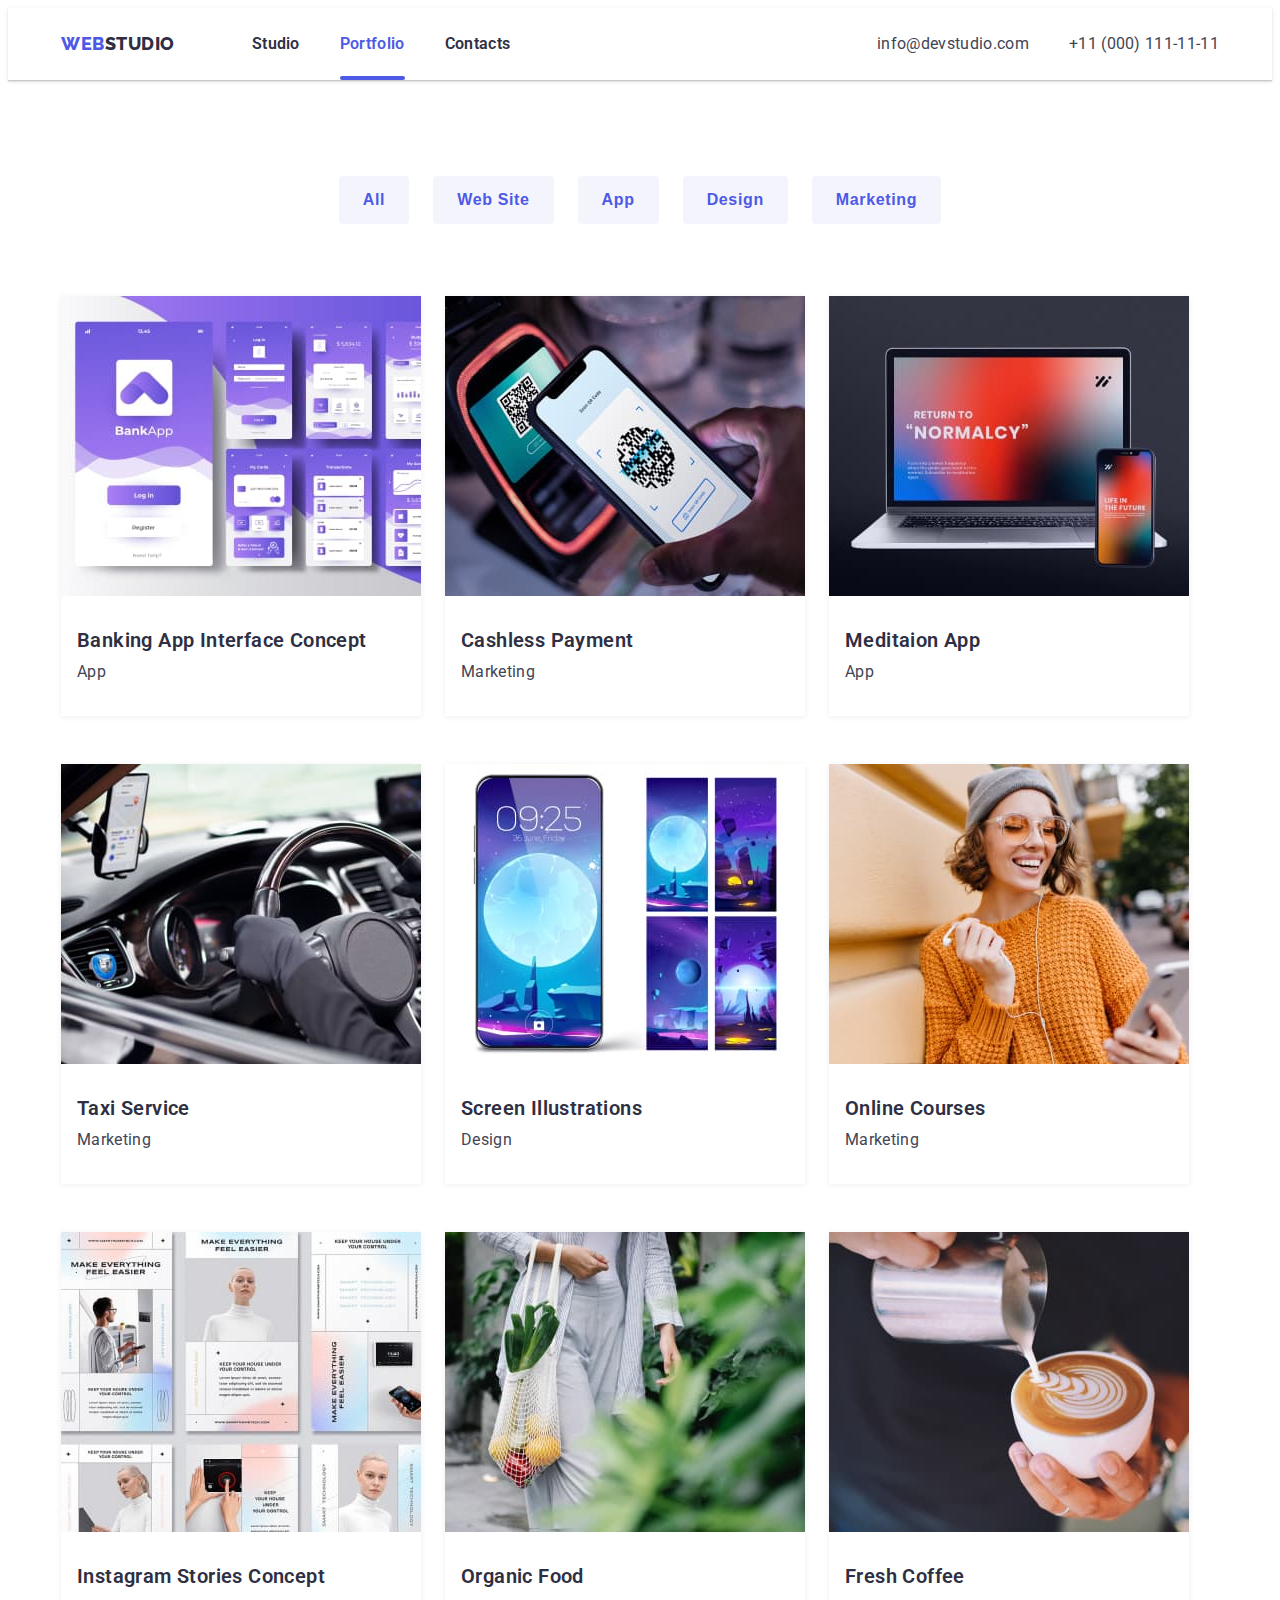
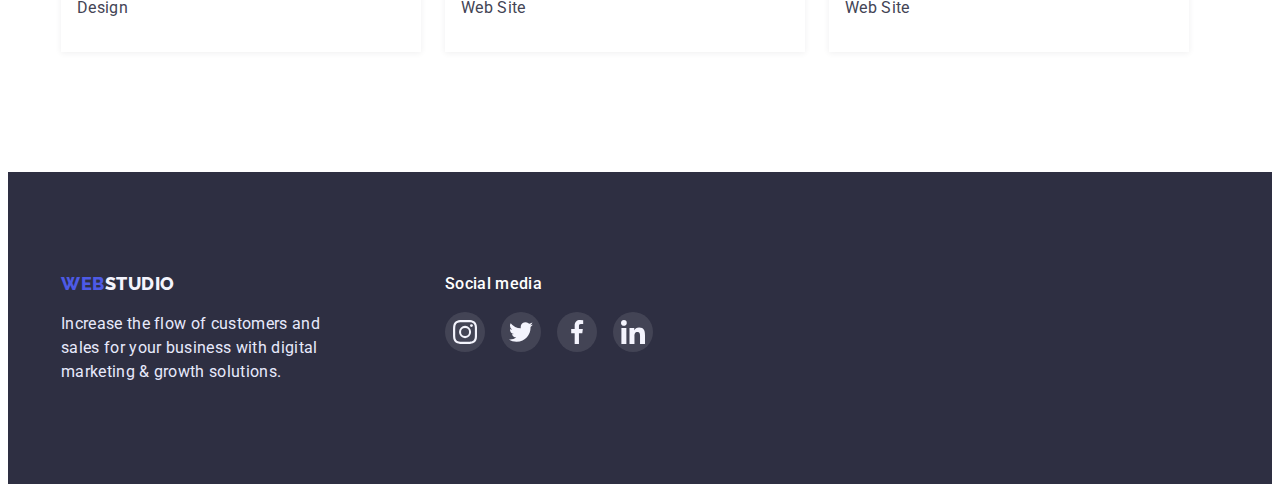
==== portfolio.html @ 03e524d5 "Initial commit" ====
<!DOCTYPE html>
<html lang="en">
  <head>
    <meta charset="UTF-8" />
    <meta http-equiv="X-UA-Compatible" content="IE=edge" />
    <meta name="viewport" content="width=device-width, initial-scale=1.0" />
    <title>Studio</title>
    <link
      rel="stylesheet"
      href="https://cdnjs.cloudflare.com/ajax/libs/modern-normalize/1.1.0/modern-normalize.min.css"
      integrity="sha512-wpPYUAdjBVSE4KJnH1VR1HeZfpl1ub8YT/NKx4PuQ5NmX2tKuGu6U/JRp5y+Y8XG2tV+wKQpNHVUX03MfMFn9Q=="
      crossorigin="anonymous"
      referrerpolicy="no-referrer"
    />
    <link rel="stylesheet" href="css/style.css" />
    <link rel="preconnect" href="https://fonts.googleapis.com" />
    <link rel="preconnect" href="https://fonts.gstatic.com" crossorigin />
    <link
      href="https://fonts.googleapis.com/css2?family=Raleway:wght@800&family=Roboto:wght@400;700&display=swap"
      rel="stylesheet"
    />
  </head>

  <body>
    <header class="header">
      <div class="container">
        <nav class="main-nav">
          <a class="logo list link" href="/"><span>WEB</span>STUDIO</a>
          <ul class="nav-list list">
            <li class="item">
              <a href="./index.html" class="nav-link link">Studio</a>
            </li>
            <li class="item">
              <a href="./portfolio.html" class="nav-link current light link">Portfolio</a>
            </li>
            <li class="item"><a href="/" class="nav-link link">Contacts</a></li>
          </ul>
        </nav>
        <ul class="contacts list">
          <li class="item">
            <a href="mailto:info@devstudio.com" class="contact link"
              >info@devstudio.com</a
            >
          </li>
          <li class="item">
            <a href="tel:+110001111111" class="contact link"
              >+11 (000) 111-11-11</a
            >
          </li>
        </ul>
      </div>
    </header>

    <main>
      <section class="portfolio section">
        <div class="container">
          <h1 class="visually-hidden">Portfolio</h1>
          <ul class="btn-list list">
            <li class="item">
              <button type="button" class="button">All</button>
            </li>
            <li class="item">
              <button type="button" class="button">Web Site</button>
            </li>
            <li class="item">
              <button type="button" class="button">App</button>
            </li>
            <li class="item">
              <button type="button" class="button">Design</button>
            </li>
            <li class="item">
              <button type="button" class="button">Marketing</button>
            </li>
          </ul>
        </div>

  <div class="container">
    <ul class="photo-items list">
      <li class="photo-element">
        <a class="portfolio-img" href="/">
          <div class="portfolio-overlay">
            <img class="pic" width="360" height="300" src="./images/photo8.jpg" alt="App" />
            <div class="overlay">
              <p class="overlay-text">
                14 Stylish and User-Friendly App Design Concepts · Task Manager App · Calorie Tracker App · Exotic Fruit Ecommerce App ·
                Cloud Storage App
              </p>
            </div>
          </div>
        <div class="project-wrapper">
          <h3 class="name-list">Banking App Interface Concept</h3>
          <p class="description">App</p>
        </div>
        </a>
      </li>
  
    
      <li class="photo-element">
        <a class="portfolio-img" href="/">
          <div class="portfolio-overlay">
            <img class="pic" width="360" height="300" src="./images/photo9.jpg" alt="payment" />
            <div class="overlay">
              <p class="overlay-text">
                14 Stylish and User-Friendly App Design Concepts · Task Manager App · Calorie Tracker App · Exotic Fruit Ecommerce
                App ·
                Cloud Storage App
              </p>
            </div>
          </div>
        <div class="project-wrapper">
          <h3 class="name-list">Cashless Payment</h3>
          <p class="description">Marketing</p>
        </div>
        </a>
      </li>
  
      <li class="photo-element">
        <a class="portfolio-img" href="/">
          <div class="portfolio-overlay">
            <img class="pic" width="360" height="300" src="./images/photo10.jpg" alt="computer" />
            <div class="overlay">
              <p class="overlay-text">
                14 Stylish and User-Friendly App Design Concepts · Task Manager App · Calorie Tracker App · Exotic Fruit Ecommerce
                App ·
                Cloud Storage App
              </p>
            </div>
          </div>
        <div class="project-wrapper">
          <h3 class="name-list">Meditaion App</h3>
          <p class="description">App</p>
        </div>
        </a>
      </li>
  
      <li class="photo-element">
        <a class="portfolio-img" href="/">
          <div class="portfolio-overlay">
            <img class="pic" width="360" height="300" src="./images/photo11.jpg" alt="machine" />
            <div class="overlay">
              <p class="overlay-text">
                14 Stylish and User-Friendly App Design Concepts · Task Manager App · Calorie Tracker App · Exotic Fruit Ecommerce
                App ·
                Cloud Storage App
              </p>
            </div>
          </div>
        <div class="project-wrapper">
          <h3 class="name-list">Taxi Service</h3>
          <p class="description">Marketing</p>
        </div>
        </a>
      </li>
  
      <li class="photo-element">
        <a class="portfolio-img" href="/">
          <div class="portfolio-overlay">
            <img class="pic" width="360" height="300" src="./images/photo12.jpg" alt="phone"/>
            <div class="overlay">
              <p class="overlay-text">
                14 Stylish and User-Friendly App Design Concepts · Task Manager App · Calorie Tracker App · Exotic Fruit Ecommerce
                App ·
                Cloud Storage App
              </p>
            </div>
          </div>
        <div class="project-wrapper">
          <h3 class="name-list">Screen Illustrations</h3>
          <p class="description">Design</p>
        </div>
        </a>
      </li>
  
      <li class="photo-element">
        <a class="portfolio-img" href="/">
          <div class="portfolio-overlay">
            <img class="pic" width="360" height="300" src="./images/photo13.jpg" alt="women"/>
            <div class="overlay">
              <p class="overlay-text">
                14 Stylish and User-Friendly App Design Concepts · Task Manager App · Calorie Tracker App · Exotic Fruit Ecommerce
                App ·
                Cloud Storage App
              </p>
            </div>
          </div>
        <div class="project-wrapper">
          <h3 class="name-list">Online Courses</h3>
          <p class="description">Marketing</p>
        </div>
        </a>
      </li>
  
      <li class="photo-element">
        <a class="portfolio-img" href="/">
          <div class="portfolio-overlay">
            <img class="pic" width="360" height="300" src="./images/photo14.jpg" alt="design"/>
            <div class="overlay">
              <p class="overlay-text">
                14 Stylish and User-Friendly App Design Concepts · Task Manager App · Calorie Tracker App · Exotic Fruit Ecommerce
                App ·
                Cloud Storage App
              </p>
            </div>
          </div>
        <div class="project-wrapper">
          <h3 class="name-list">Instagram Stories Concept</h3>
          <p class="description">Design</p>
        </div>
        </a>
      </li>
  
      <li class="photo-element">
        <a class="portfolio-img" href="/">
          <div class="portfolio-overlay">
            <img class="pic" width="360" height="300" src="./images/photo15.jpg" alt="shopper"/>
            <div class="overlay">
              <p class="overlay-text">
                14 Stylish and User-Friendly App Design Concepts · Task Manager App · Calorie Tracker App · Exotic Fruit Ecommerce
                App ·
                Cloud Storage App
              </p>
            </div>
          </div>
        <div class="project-wrapper">
          <h3 class="name-list">Organic Food</h3>
          <p class="description">Web Site</p>
        </div>
        </a>
      </li>
  
      <li class="photo-element">
        <a class="portfolio-img" href="/">
          <div class="portfolio-overlay">
            <img class="pic" width="360" height="300" src="./images/photo16.jpg" alt="coffe" />
            <div class="overlay">
              <p class="overlay-text">
                14 Stylish and User-Friendly App Design Concepts · Task Manager App · Calorie Tracker App · Exotic Fruit Ecommerce
                App ·
                Cloud Storage App
              </p>
            </div>
          </div>
        <div class="project-wrapper">
          <h3 class="name-list">Fresh Coffee</h3>
          <p class="description">Web Site</p>
        </div>
        </a>
      </li>
    </ul>
  </div>
  </section>
  </main>
        
  <footer class="footer">
    <div class="footer-container container">
      <div class="footer-secondary">
        <a class="footer-logo link list" href="/"><span>WEB</span>STUDIO</a>
        <p class="footer-copy">
          Increase the flow of customers and sales for your business with
          digital marketing & growth solutions.
        </p>
      </div>
      <div class="footer-social-link">
        <p class="footer-title">Social media</p>
        <ul class="social-link-list list">
          <li class="social-list-item">
            <a class="social-link-icon link" href="https://www.instagram.com/"><svg class="social-icon">
                <use href="./images/icons.svg#icon-instagram"></use>
              </svg>
            </a>
          </li>
          <li class="social-list-item">
            <a class="social-link-icon" href="https://www.twitter.com/"><svg class="social-icon">
                <use href="./images/icons.svg#icon-twitter"></use>
              </svg>
            </a>
          </li>
          <li class="social-list-item">
            <a class="social-link-icon" href="https://www.facebook.com/"><svg class="social-icon">
                <use href="./images/icons.svg#icon-facebook"></use>
              </svg>
            </a>
          </li>
          <li class="social-list-item">
            <a class="social-link-icon" href="https://www.linkedin.com/"><svg class="social-icon">
                <use href="./images/icons.svg#icon-linkedin"></use>
              </svg>
            </a>
          </li>
        </ul>
      </div>
    </div>
  </footer>
  </body>
  </html>
---- css/style.css ----
:root {
    --primary-text-color: #434455;
    --title-text-color: #2E2F42;
    --accent-clor: #4D5AE5;
    --primary-white-color: #FFFFFF;
    --secondary-color: #F4F4FD;
    --footer-text-color: #E7E9FC;
    --active-btm-color: #404bbf;
}

.list {
    list-style: none;
    padding: 0;
    margin: 0;
}

.link {
    text-decoration: none;
}

body {
    background-color: var(--primary-white-color);
    color: var(--primary-text-color);

    font-family: Roboto, sans-serif;
    letter-spacing: 0.02em;
    font-size: 16px;
}

img{
    display: block;
    max-width: 100%;
    height: auto;
}

.section {
    padding-top: 120px;
    padding-bottom: 120px;
}


.container {
    width: 1158px;
    margin: 0 auto;
    padding: 0 15px;
}

a {
    text-decoration: none;
}

h1,
h2,
h3,
p {
    margin: 0;
    padding: 0;
}

.header {
    box-shadow: 0px 2px 1px rgba(46, 47, 66, 0.08), 0px 1px 1px rgba(46, 47, 66, 0.16),
        0px 1px 6px rgba(46, 47, 66, 0.08);
}

/* logo */

.logo {
    font-family: 'Raleway';
    font-weight: 800;
    font-size: 18px;
    line-height: 1.33;
    letter-spacing: 0.03em;
    text-transform: uppercase;
    color: var(--title-text-color)
}

.logo {
    padding-top: 24px;
    padding-bottom: 24px;
}

.logo span {
    color: var(--accent-clor);
}

.main-nav,
header .container {
    display: flex;
    align-items: center;
}

.nav-list {
    display: flex;
    margin-left: 77px;
}

.nav-list .item:not(:last-child) {
    margin-right: 40px;
}

.nav-link {
    padding: 24px 0;
    display: block;

    font-weight: 600;
    line-height: 1.5;
    color: var(--title-text-color);
    position: relative;
 
    transition: color 250ms cubic-bezier(0.4, 0, 0.2, 1);
}

.nav-link:hover,
.nav-link:focus {
    color: var(--accent-clor);
}

.nav-link.light{
    color:var(--accent-clor)
}

.nav-link.current::after{
content: "";
position: absolute;
left: 0;
bottom: 0;
height: 4px;
background-color: var(--accent-clor);
border-radius: 2px;
width: 100%;
}

.contacts.list {
    display: flex;
    margin-left: auto;
}

.contacts .item:last-child {
    margin-left: 40px;
}

.contact {
    padding: 24px 0;

    line-height: 1.5;
    color: var(--primary-text-color);

    transition: color 250ms cubic-bezier(0.4, 0, 0.2, 1);
}


.contact:hover,
.contact:focus {
    color: var(--accent-clor)
}

.hero {
    background-image: linear-gradient(to right, rgba(46, 47, 66, 0.7), rgba(46, 47, 66, 0.7)),
        url(../images/photo17.jpg);
    background-repeat: no-repeat;
    background-position: center;
    text-align: center;
    padding-top: 192px;
    padding-bottom: 192px;
    max-width: 1440px;
    margin: 0 auto;
}

.hero-title {
    margin: 0 auto 48px;
    width: 492px;

    font-weight: 600;
    font-size: 56px;
    line-height: 1;
    color: var(--primary-white-color);
}

.btm {
    padding: 16px 32px;
    min-width: 170px;

    font-weight: 600;
    font-size: inherit;
    line-height: 1.18;
    letter-spacing: 0.04em;
    display: inline-block;

    box-shadow: 0px 4px 4px rgba(0, 0, 0, 0.15);
    border-radius: 4px;

    color: var(--primary-white-color);
    background-color: var(--accent-clor);

    cursor: pointer;
    border: none;

    transition: box-shadow 250ms cubic-bezier(0.4, 0, 0.2, 1);
}

.btm:hover,
.btm:focus {
    box-shadow: 0px 1px 6px rgba(46, 47, 66, 0.08), 0px 1px 1px rgba(46, 47, 66, 0.16),
        0px 2px 1px rgba(46, 47, 66, 0.08);
}

.btm:active {
    background-color: var(--active-btm-color);
}


.visually-hidden {
    position: absolute;
    width: 1px;
    height: 1px;
    margin: -1px;
    border: 0;
    padding: 0;

    white-space: nowrap;
    clip-path: inset(100%);
    clip: rect(0 0 0 0);
    overflow: hidden;
}

.text .benefits {
    display: flex;
}

.text .item:not(:last-child) {
    margin-right: 24px;
}

.benefits-title {
    margin-bottom: 8px;
    font-weight: 600;
    font-size: 20px;
    line-height: 1.2;
    color: var(--title-text-color)
}

.benefits-text {
    margin: 0;
    width: 264px;

    line-height: 1.5;
    color: var(--primary-text-color);
}

.section-title {
    margin-bottom: 72px;

    font-weight: 600;
    font-size: 36px;
    line-height: 1.1;
    text-align: center;
    text-transform: capitalize;
    color: var(--title-text-color);
}

.affairs {
    padding-top: 0;
}

.affairs .list {
    display: flex;
}

.affairs .item:not(:last-child) {
    margin-right: 24px;
}


.subject {
    background-color: var(--secondary-color);
}
.subject .list {
    display: flex;
    text-align: center;
    gap: 24px;
}

.team-card {
    background-color: var(--primary-white-color);
    box-shadow: 0px 1px 6px rgba(46, 47, 66, 0.08), 0px 1px 1px rgba(46, 47, 66, 0.16),
        0px 2px 1px rgba(46, 47, 66, 0.08);
    border-radius: 0px 0px 4px 4px;
    padding-bottom: 32px;
}

.text .team-card:not(:last-child) {
    margin-right: 24px;
}

.team-name {
    margin-bottom: 8px;

    font-weight: 600;
    font-size: 20px;
    line-height: 1.2;
    color: var(--title-text-color);
}

.team-position {
    line-height: 1.5;
    color: var(--primary-text-color)
}


.footer {
    background-color: var(--title-text-color)
}

.footer {
    padding-top: 100px;
    padding-bottom: 100px;
}

.footer-copy {
    line-height: 1.5;
    color: var(--footer-text-color)
}

.footer-copy {
    width: 264px;
}

.footer-logo {
    font-family: 'Raleway';
    font-weight: 800;
    font-size: 18px;
    line-height: 1.33;
    letter-spacing: 0.03em;
    display: inline-block;

    margin-bottom: 16px;
    padding: 0;

    color: var(--secondary-color)
}

.footer-logo span {
    color: var(--accent-clor);
}

/* Portfolio*/

.portfolio {
    padding-top: 96px;
}

.button {
    padding: 12px 24px;

    font-weight: 600;
    font-size: inherit;
    line-height: 1.5;
    letter-spacing: 0.04em;
    display: inline-block;

    color: var(--accent-clor);
    background-color: var(--secondary-color);
    border: 1px solid var(--accent-color);
    border-radius: 4px;

    cursor: pointer;
    border: none;
 
    transition: color 250ms cubic-bezier(0.4, 0, 0.2, 1), 
    background-color 250ms cubic-bezier(0.4, 0, 0.2, 1),
    box-shadow 250ms cubic-bezier(0.4, 0, 0.2, 1);;
    
}

.button:hover,
.button:focus {
    color: var(--footer-text-color);
    background-color: var(--accent-clor);
    box-shadow:0px 3px 1px rgba(0, 0, 0, 0.1), 0px 2px 1px rgba(0, 0, 0, 0.08),
     0px 2px 2px rgba(0, 0, 0, 0.12);
}

.button:active {
    background-color: var(--active-btm-color);
    box-shadow: 0px 4px 4px rgba(0, 0, 0, 0.15);
}

.button:current {
    background: var(--accent-clor);
    box-shadow: 0px 3px 1px rgba(0, 0, 0, 0.1), 0px 2px 1px rgba(0, 0, 0, 0.08),
        0px 2px 2px rgba(0, 0, 0, 0.12);
}

.btn-list {
    display: flex;
    justify-content: center;
    margin-bottom: 72px;
}

.btn-list .item:not(:last-child) {
    margin-right: 24px;
}

.photo-items {
    display: flex;
    flex-wrap: wrap;
}

.portfolio-img{
    display: block;
    transition: box-shadow 250ms cubic-bezier(0.4, 0, 0.2, 1);
}

.portfolio-img:hover,
.portfolio-img:focus{
    box-shadow: 0px 1px 6px rgba(46, 47, 66, 0.08), 0px 1px 1px rgba(46, 47, 66, 0.16),
        0px 2px 1px rgba(46, 47, 66, 0.08);
}
.photo-element:not(:nth-child(3n)) {
    margin-right: 24px;
}

.photo-element:not(:nth-last-child(-n + 3)) {
    margin-bottom: 48px;
}

.photo-element {
    display: block;
    box-shadow: 0px 1px 6px rgba(46, 47, 66, 0.08);
    transition: box-shadow 250ms cubic-bezier(0.4, 0, 0.2, 1);
}

.photo-element:hover,
.photo-element:focus{
box-shadow: 0px 1px 6px rgba(46, 47, 66, 0.08), 0px 1px 1px rgba(46, 47, 66, 0.16),
        0px 2px 1px rgba(46, 47, 66, 0.08);
}

.name-list {
    font-weight: 600;
    font-size: 20px;
    line-height: 1.2em;
    letter-spacing: 0.02em;
    color: var(--title-text-color)
}

.description {
    font-weight: 400;
    line-height: 1.5em;
    letter-spacing: 0.02em;
    color: var(--primary-text-color);
}
   
.description {
 margin-top: 8px;
}

.photo-items a {
    color: var(--primary-text-color)
}

.project-wrapper{
    padding: 32px 0;
    padding-left: 16px;
}

/* icon*/

.icon {
    display: flex;
    justify-content: center;
    align-items: center;
    border-radius: 4px;
    margin-bottom: 8px;
    height: 112px;
    background-color: #F4F4FD;
}

.text-icon{
    width: 106px;
    height: 60px;
}

.social-link-list-item {
    width: 40px;
    height: 40px;
}

.social-link-icon {
    background-color: var(--accent-clor);
    border-radius: 50%;
    width: 100%;
    height: 100%;

    display: inline-flex;
    align-items: center;
    justify-content: center;
}

.social-link-icon:hover,
.social-link-icon:focus{
    background-color: var(--active-btm-color);
}

.social-icon {
    fill: var(--secondary-color);
    width: 16px;
    height: 16px;

    display: inline-block;
    align-items: center;
}

.social-link-list {
    gap: 24px;
    justify-content: center;
    margin-top: 12px;
}

.client-list {
    display: flex;
    gap: 24px;
}

.client-list-item {
    width: 168px;
}

.client-link {
    display: inline-flex;
    width: 100%;
    height: 88px;

    justify-content: center;
    align-items: center;

    border: 1px solid #8e8f99;
    border-radius: 4px;
    fill: #8e8f99;

    transition: fill 250ms cubic-bezier(0.4, 0, 0.2, 1),
    border 250ms cubic-bezier(0.4, 0, 0.2, 1);;
}

.client-icon {
    width: 104px;
    height: 56px;
}

.client-icon :hover,
.client-icon :focus {
    fill: var(--accent-clor);
}

.client-link:hover,
.client-link:focus {
    border: 1px solid var(--accent-clor);
    fill: var(--accent-clor);
}

.footer-container{
    display: flex;
}

.footer-secondary{
    margin-right: 120px;
}

.footer-title {
    color: var(--primary-white-color);
    font-weight: 500;
    line-height: 1.5;
    margin-bottom: 16px;
    letter-spacing: 0.02em;
}

.footer-social-link .social-link-list {
    display: flex;
    gap: 16px;
    margin: 0;
}

.footer-social-link .social-list-item {
    width: 40px;
    height: 40px;
}

.footer-social-link .social-link-icon {
    background-color: rgba(255, 255, 255, 0.1);

    transition: background-color 250ms cubic-bezier(0.4, 0, 0.2, 1);
}

.footer-social-link .social-icon {
    width: 24px;
    height: 24px;
}

.footer-social-link .social-link-icon:hover,
.footer-social-link .social-link-icon:focus {
    background-color: #31d0aa;
}

/* Modal */

.backdrop{
    position: fixed;
    left: 0;
    top: 0;

    width: 100%;
    height: 100%;

    background-color: rgba(46, 47, 66, 0.4);

    transition: visibility 250ms cubic-bezier(0.4, 0, 0.2, 1),
    opacity 250ms cubic-bezier(0.4, 0, 0.2, 1);
}

.backdrop.is-hidden{
    visibility: hidden;
    opacity: 0;
    pointer-events: none;
}

.modal{
    position: absolute;
    top: 50%;
    left: 50%;
    transform: translate(-50%, -50%);

    width: 408px;
    min-height: 576px;

    background-color: var(--primary-white-color);
    box-shadow: 0px 1px 1px rgba(0, 0, 0, 0.14), 0px 1px 3px rgba(0, 0, 0, 0.12), 0px 2px 1px rgba(0, 0, 0, 0.2);
    border-radius: 4px;
}

.modal-btn{
    position: absolute;
    top: 24px;
    right: 24px;

    display: flex;
    justify-content: center;
    align-items: center;

    width: 24px;
    height: 24px;

    background-color: #E7E9FC;
    border: 1px solid rgba(0, 0, 0, 0.1);
    border-radius: 50%;
    cursor: pointer;
}

/* Overlay */

.portfolio-overlay{
    position: relative;
    overflow: hidden;
}

.overlay {
    position: absolute;
    top: 0;
    left: 0;
    width: 100%;
    height: 100%;
    padding: 40px 32px;
    background-color: var(--accent-clor);
    transform: translateY(100%);
    transition: transform 250ms cubic-bezier(0.4, 0, 0.2, 1);
}

.portfolio-img:hover .overlay,
.portfolio-img:focus .overlay {
    transform: translateY(0);
}

.overlay-text{
    line-height: 1.5;
    letter-spacing: 0.02em;
    color: var(--primary-white-color);
}
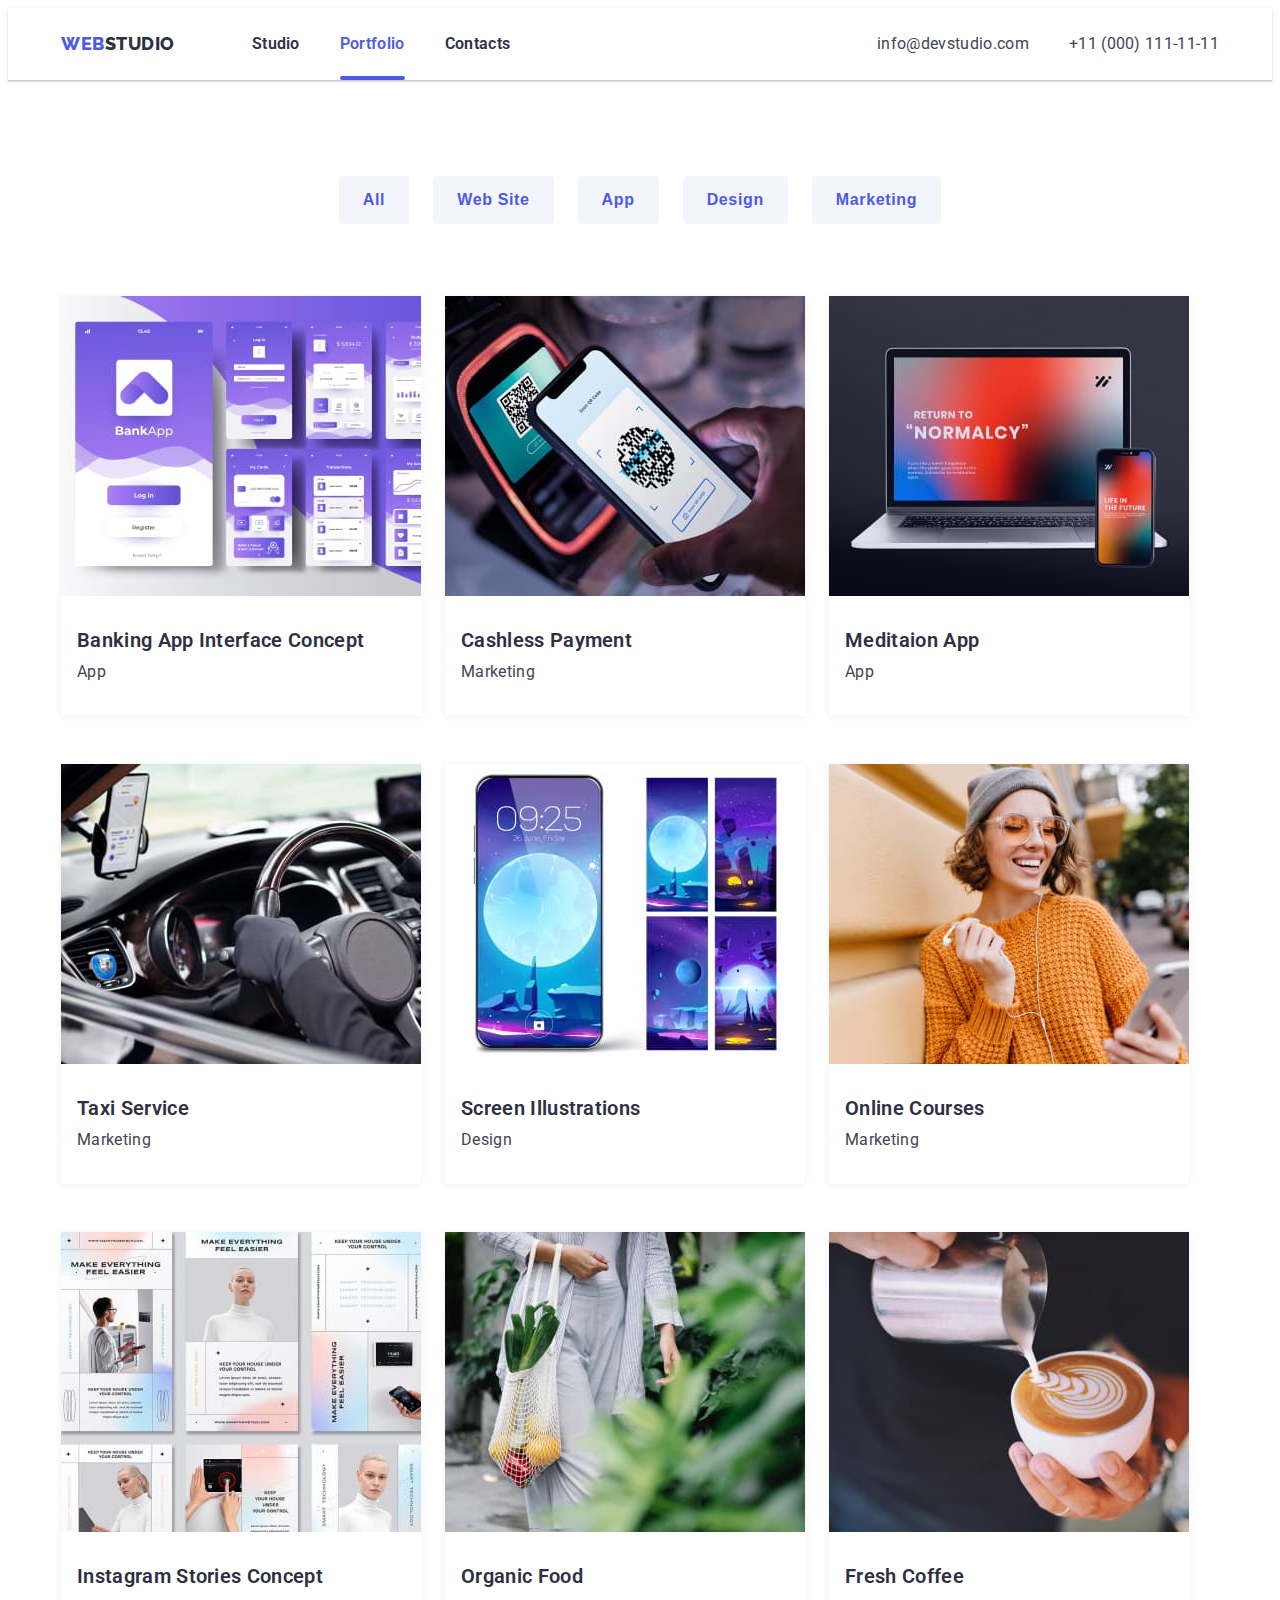
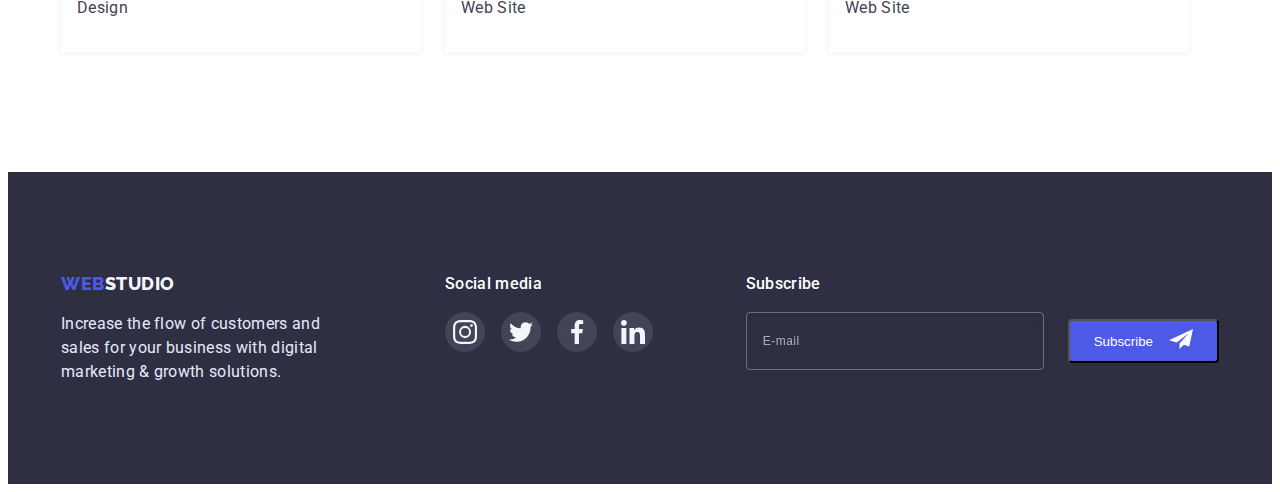
==== commit 447d8c6e: "hw6" ====
--- a/portfolio.html
+++ b/portfolio.html
@@ -289,6 +289,16 @@
           </li>
         </ul>
       </div>
+
+      <form class="footer-form" name="footer_form">
+        <label for="user_email" class="footer-field">
+          <span class="footer-form-title">Subscribe</span>
+          <div class="subscribe-form">
+            <input class="user-email-footer" type="email" name="email" placeholder="E-mail">
+            <button type="submit" class="btn-form">Subscribe</button>
+          </div>
+        </label>
+      </form>
     </div>
   </footer>
   </body>
--- a/css/style.css
+++ b/css/style.css
@@ -343,6 +343,87 @@
     color: var(--accent-clor);
 }
 
+.footer-form{
+    display: flex;
+    margin-left: auto;
+}
+
+.subscribe-form{
+    display: flex;
+    align-items: center;
+    gap: 24px;
+}
+
+.footer-form-title{
+    display: block;
+    margin-bottom: 16px;
+
+    font-weight: 500;
+    line-height: 1.5;
+    letter-spacing: 0.02em;
+
+    color: var(--primary-white-color);
+}
+
+.user-email-footer{
+    padding: 8px 16px;
+    font-size: 12px;
+    line-height: 1.8;
+
+    width: 264px;
+    height: 40px; ;
+
+    background-color: transparent;
+    border: 1px solid rgba(255, 255, 255, 0.3);
+    border-radius: 4px;
+    filter: drop-shadow(0px 4px 4px rgba(0, 0, 0, 0.15));
+
+    transition: border 250ms cubic-bezier(0.4, 0, 0.2, 1) ;
+}
+
+.user-email-footer::placeholder{
+    display: inline-flex;
+    align-items: center;
+    font-size: 12px;
+    line-height: 2;
+    letter-spacing: 0.04em;
+
+    color: rgba(255, 255, 255, 0.6);
+}
+
+.user-email-footer:focus{
+    border: 1px solid rgba(255, 255, 255, 0.7);
+    outline: transparent;
+}
+
+.btn-form{
+    display: inline-flex;
+    padding: 8px 24px;
+
+    align-items: center;
+    border-radius: 4px;
+
+    color: var(--primary-white-color);
+    background-color: var(--accent-clor);
+    
+    transition: background-color 250ms cubic-bezier(0.4, 0, 0.2, 1);
+}
+
+.btn-form::after{
+    content: '';
+    width: 24px;
+    height: 24px;
+    background-image: url(../images/iconsend.svg);
+    background-repeat: no-repeat;
+    background-size: contain;
+    margin-left: 16px;
+}
+
+.btn-form:hover,
+.btn-form:focus {
+    background-color: var(--active-btm-color);
+    box-shadow: 0px 4px 4px rgba(0, 0, 0, 0.15);
+}
 /* Portfolio*/
 
 .portfolio {
@@ -440,14 +521,12 @@
     font-weight: 600;
     font-size: 20px;
     line-height: 1.2em;
-    letter-spacing: 0.02em;
     color: var(--title-text-color)
 }
 
 .description {
     font-weight: 400;
     line-height: 1.5em;
-    letter-spacing: 0.02em;
     color: var(--primary-text-color);
 }
    
@@ -571,7 +650,6 @@
     font-weight: 500;
     line-height: 1.5;
     margin-bottom: 16px;
-    letter-spacing: 0.02em;
 }
 
 .footer-social-link .social-link-list {
@@ -631,6 +709,8 @@
 
     width: 408px;
     min-height: 576px;
+    padding: 24px;
+    padding-top: 72px;
 
     background-color: var(--primary-white-color);
     box-shadow: 0px 1px 1px rgba(0, 0, 0, 0.14), 0px 1px 3px rgba(0, 0, 0, 0.12), 0px 2px 1px rgba(0, 0, 0, 0.2);
@@ -642,7 +722,7 @@
     top: 24px;
     right: 24px;
 
-    display: flex;
+    display: inline-flex;
     justify-content: center;
     align-items: center;
 
@@ -652,7 +732,169 @@
     background-color: #E7E9FC;
     border: 1px solid rgba(0, 0, 0, 0.1);
     border-radius: 50%;
-    cursor: pointer;
+
+    transition: fill 250ms cubic-bezier(0.4, 0, 0.2, 1), background-color 250ms cubic-bezier(0.4, 0, 0.2, 1);
+}
+
+.modal-btn:hover,
+.modal-btn:focus{
+    fill: var(--primary-white-color);
+    background-color: var(--active-btm-color);
+}
+
+.modal-title {
+    margin-bottom: 16px;
+
+    text-align: center;
+    font-weight: 500;
+    line-height: 1.5;
+
+    color: var(--title-text-color);
+}
+
+.reg-form{
+    display: flex;
+    flex-direction: column;
+}
+
+.reg-form-field{
+    display: block;
+    margin-bottom: 8px;
+}
+
+.reg-form-field:nth-child(4){
+    margin-bottom: 16px;
+}
+
+.reg-form-label{
+    display: block;
+    margin-bottom: 4px;
+
+    font-size: 12px;
+    line-height: 1.33;
+    letter-spacing: 0.04em;
+    
+    color: #8e8f99;
+}
+
+.reg-form-input{
+    height: 40px;
+    padding: 11px 38px;
+    font-size: 18px;
+    
+    color: var(--primary-text-color);
+}
+
+.reg-form-input,
+.reg-form-comment{
+    display: block;
+    width: 100%;
+
+    border: 1px solid rgba(33, 33, 33, 0.2);
+    border-radius: 4px;
+
+    transition: border-color 250ms cubic-bezier(0.4, 0, 0.2, 1);
+}
+
+.reg-form-input:focus,
+.reg-form-comment:focus{
+    border: 1px solid var(--accent-clor);
+    outline: transparent;
+}
+
+.modal .reg-form-comment{
+    resize: none;
+    padding: 8px 16px;
+    font-size: 12px;
+    line-height: 1.33;
+    letter-spacing: 0.04em;
+}
+
+.reg-form-comment::placeholder {
+    color: rgba(117, 117, 117, 0.5);
+}
+
+.reg-form-group{
+    position: relative;
+}
+
+.reg-form-icon{
+    position: absolute;
+    top: 14px;
+    left: 19px;
+    transition: fill 250ms cubic-bezier(0.4, 0, 0.2, 1);
+}
+
+.reg-form-input:focus + .reg-form-icon{
+    fill: var(--accent-clor);
+}
+
+.reg-form-agreement{
+    display: flex;
+    
+    align-items: center;
+    margin-top: 24px;
+    margin-bottom: 24px;
+    user-select: none;
+    font-size: 12px;
+    line-height: 1.33;
+    letter-spacing: 0.04em;
+        
+    color: #757575;
+}
+
+.reg-form-checkbox{
+    appearance: none;
+    
+    width: 16px;
+    height: 16px;
+        
+    border: 1.25px solid var(--title-text-color);
+    border-radius: 2px;
+    transition: background-color 250ms cubic-bezier(0.4, 0, 0.2, 1);
+}
+
+.reg-form-checkbox:checked{
+    background-image: url(../images/photo18.svg);
+    background-color: var(--active-btm-color);
+    border-color: var(--active-btm-color);
+    background-repeat: no-repeat;
+    background-position: center;
+}
+
+.reg-form-checkbox:checked  ~ .reg-form-btn{
+    background-color: var(--primary-white-color);
+}
+
+.reg-form-text{
+    margin-left: 8px;
+}
+
+.reg-form-link{
+    color: var(--accent-clor);
+    text-decoration: underline;
+}
+
+.reg-form-btn{
+    display: block;
+
+    width: 169px;
+    line-height: 1.5;
+
+    padding: 16px 32px;
+    margin: 0 auto;
+        
+    box-shadow: 0px 4px 4px rgba(0, 0, 0, 0.15);
+    border-radius: 4px;
+
+    color: var(--primary-white-color);
+    background-color: var(--accent-clor);
+
+    transition: background-color 250ms cubic-bezier(0.4, 0, 0.2, 1), box-shadow 250ms cubic-bezier(0.4, 0, 0.2, 1);
+}
+
+.reg-form:last-child{
+    justify-content: center;
 }
 
 /* Overlay */
